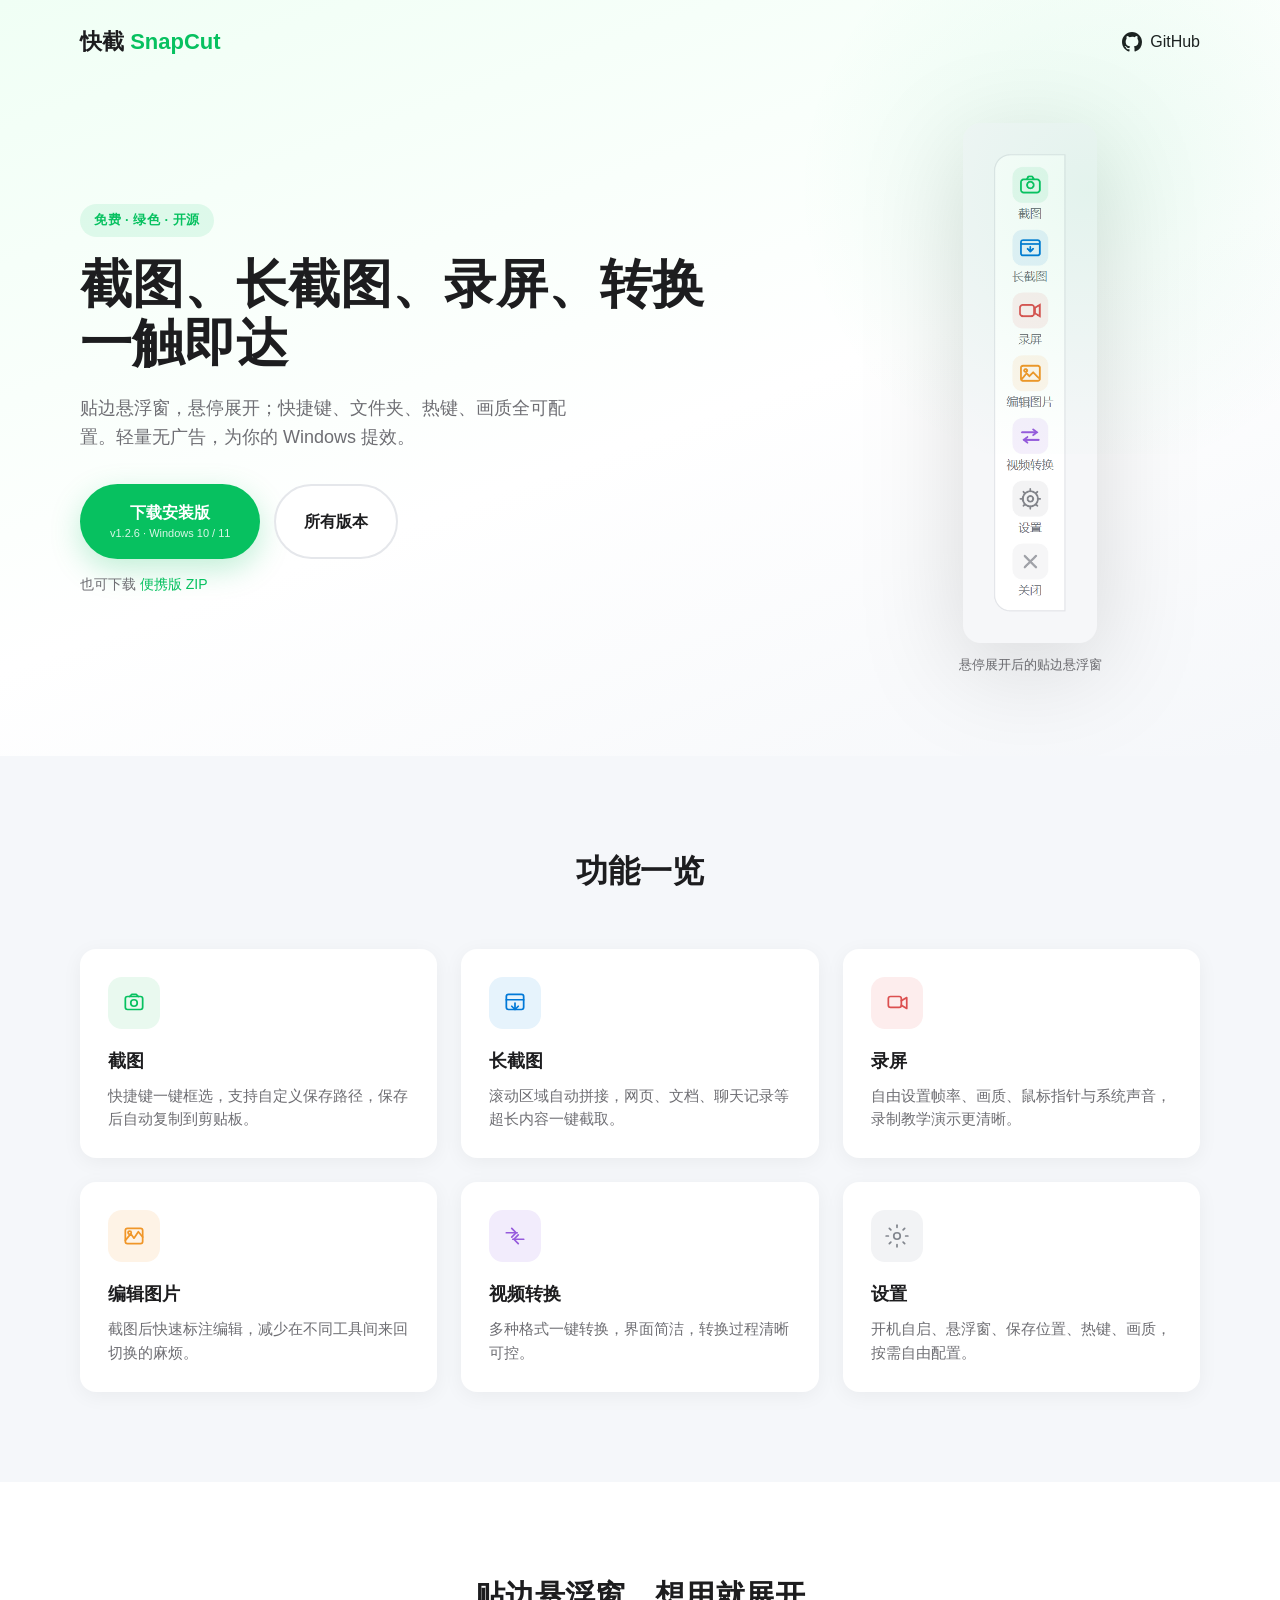
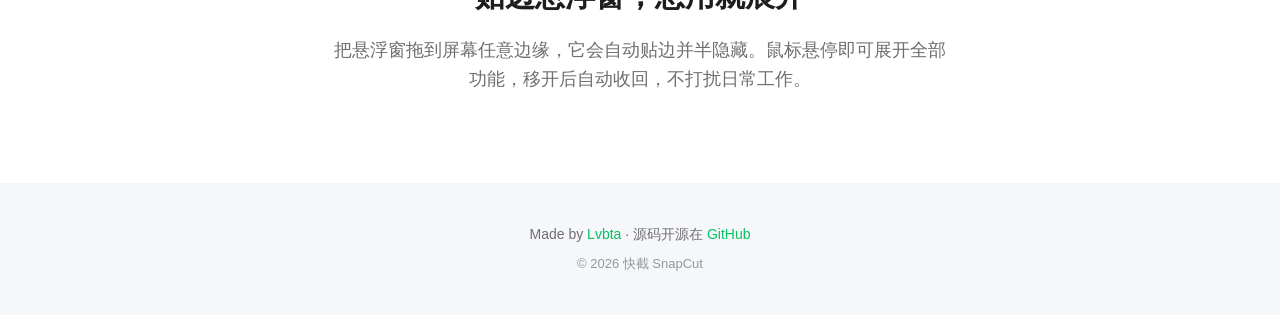
==== docs/index.html @ 1094be71 "chore: move promo site to docs/ for GitHub Pages" ====
<!DOCTYPE html>
<html lang="zh-CN">
<head>
  <meta charset="UTF-8">
  <meta name="viewport" content="width=device-width, initial-scale=1.0">
  <title>快截 SnapCut - 免费截图 / 长截图 / 录屏工具</title>
  <meta name="description" content="快截 SnapCut 是一款免费、绿色的 Windows 截图 / 长截图 / 录屏 / 视频转换工具。贴边悬浮窗，悬停展开，一触即达。">
  <meta property="og:title" content="快截 SnapCut">
  <meta property="og:description" content="免费、绿色的 Windows 截图 / 长截图 / 录屏 / 视频转换工具">
  <meta property="og:type" content="website">
  <link rel="stylesheet" href="style.css">
</head>
<body>
  <header class="hero">
    <div class="container">
      <nav class="nav" aria-label="主导航">
        <a href="#" class="logo">快截 <span>SnapCut</span></a>
        <a href="https://github.com/Lvbta/SnapCut" target="_blank" rel="noopener" class="github-link">
          <svg viewBox="0 0 16 16" aria-hidden="true"><path fill="currentColor" d="M8 0C3.58 0 0 3.58 0 8c0 3.54 2.29 6.53 5.47 7.59.4.07.55-.17.55-.38 0-.19-.01-.82-.01-1.49-2.01.37-2.53-.49-2.69-.94-.09-.23-.48-.94-.82-1.13-.28-.15-.68-.52-.01-.53.63-.01 1.08.58 1.23.82.72 1.21 1.87.87 2.33.66.07-.52.28-.87.51-1.07-1.78-.2-3.64-.89-3.64-3.95 0-.87.31-1.59.82-2.15-.08-.2-.36-1.02.08-2.12 0 0 .67-.21 2.2.82a7.68 7.68 0 0 1 2-.27c.68 0 1.36.09 2 .27 1.53-1.04 2.2-.82 2.2-.82.44 1.1.16 1.92.08 2.12.51.56.82 1.27.82 2.15 0 3.07-1.87 3.75-3.65 3.95.29.25.54.73.54 1.48 0 1.07-.01 1.93-.01 2.2 0 .21.15.46.55.38A8.01 8.01 0 0 0 16 8c0-4.42-3.58-8-8-8z"></path></svg>
          GitHub
        </a>
      </nav>

      <div class="hero-content">
        <div class="hero-text">
          <div class="badge">免费 · 绿色 · 开源</div>
          <h1>截图、长截图、录屏、转换<br>一触即达</h1>
          <p class="subtitle">贴边悬浮窗，悬停展开；快捷键、文件夹、热键、画质全可配置。轻量无广告，为你的 Windows 提效。</p>
          <div class="actions">
            <a id="download-btn" href="https://github.com/Lvbta/SnapCut/releases/latest/download/SnapCut-Setup-v1.2.6.exe" class="btn primary">
              <span>下载安装版</span>
              <small>v1.2.6 · Windows 10 / 11</small>
            </a>
            <a href="https://github.com/Lvbta/SnapCut/releases" target="_blank" rel="noopener" class="btn secondary">所有版本</a>
          </div>
          <p class="meta">也可下载 <a href="https://github.com/Lvbta/SnapCut/releases/latest/download/SnapCut-v1.2.6-portable.zip" target="_blank" rel="noopener">便携版 ZIP</a></p>
        </div>
        <div class="hero-media">
          <img src="assets/floating-bar.png" alt="快截 SnapCut 悬浮窗预览" class="floating-bar-shot" loading="eager">
          <p class="caption">悬停展开后的贴边悬浮窗</p>
        </div>
      </div>
    </div>
  </header>

  <main>
    <section class="features" aria-labelledby="features-title">
      <div class="container">
        <h2 id="features-title">功能一览</h2>
        <div class="grid">
          <article class="feature">
            <div class="icon" style="--icon-color: #07c160; --icon-bg: #e9f9ef;">
              <svg viewBox="0 0 24 24" fill="none" stroke="currentColor" stroke-width="1.6" stroke-linecap="round" stroke-linejoin="round"><rect x="4" y="6" width="16" height="12" rx="2"></rect><circle cx="12" cy="12" r="3"></circle><path d="M8 6l2-2h4l2 2"></path></svg>
            </div>
            <h3>截图</h3>
            <p>快捷键一键框选，支持自定义保存路径，保存后自动复制到剪贴板。</p>
          </article>
          <article class="feature">
            <div class="icon" style="--icon-color: #0078d7; --icon-bg: #e6f3fc;">
              <svg viewBox="0 0 24 24" fill="none" stroke="currentColor" stroke-width="1.6" stroke-linecap="round" stroke-linejoin="round"><rect x="4" y="4" width="16" height="14" rx="2"></rect><path d="M4 9h16"></path><path d="M12 12v5"></path><path d="M9 15l3 3 3-3"></path></svg>
            </div>
            <h3>长截图</h3>
            <p>滚动区域自动拼接，网页、文档、聊天记录等超长内容一键截取。</p>
          </article>
          <article class="feature">
            <div class="icon" style="--icon-color: #dc5050; --icon-bg: #fdeded;">
              <svg viewBox="0 0 24 24" fill="none" stroke="currentColor" stroke-width="1.6" stroke-linecap="round" stroke-linejoin="round"><rect x="4" y="6" width="12" height="10" rx="2"></rect><path d="M16 10l5-3v10l-5-3"></path></svg>
            </div>
            <h3>录屏</h3>
            <p>自由设置帧率、画质、鼠标指针与系统声音，录制教学演示更清晰。</p>
          </article>
          <article class="feature">
            <div class="icon" style="--icon-color: #f09628; --icon-bg: #fef3e6;">
              <svg viewBox="0 0 24 24" fill="none" stroke="currentColor" stroke-width="1.6" stroke-linecap="round" stroke-linejoin="round"><rect x="4" y="5" width="16" height="14" rx="2"></rect><circle cx="8" cy="9" r="1.5"></circle><path d="M4 16l5-6 3 4 4-6 4 5"></path></svg>
            </div>
            <h3>编辑图片</h3>
            <p>截图后快速标注编辑，减少在不同工具间来回切换的麻烦。</p>
          </article>
          <article class="feature">
            <div class="icon" style="--icon-color: #965adc; --icon-bg: #f2ecfc;">
              <svg viewBox="0 0 24 24" fill="none" stroke="currentColor" stroke-width="1.6" stroke-linecap="round" stroke-linejoin="round"><path d="M4 9h10"></path><path d="M9 5l4 4-4 4"></path><path d="M20 15H10"></path><path d="M15 11l-4 4 4 4"></path></svg>
            </div>
            <h3>视频转换</h3>
            <p>多种格式一键转换，界面简洁，转换过程清晰可控。</p>
          </article>
          <article class="feature">
            <div class="icon" style="--icon-color: #82868e; --icon-bg: #f2f3f5;">
              <svg viewBox="0 0 24 24" fill="none" stroke="currentColor" stroke-width="1.6" stroke-linecap="round" stroke-linejoin="round"><circle cx="12" cy="12" r="3"></circle><path d="M12 2v2"></path><path d="M12 20v2"></path><path d="M4.93 4.93l1.41 1.41"></path><path d="M17.66 17.66l1.41 1.41"></path><path d="M2 12h2"></path><path d="M20 12h2"></path><path d="M6.34 17.66l-1.41 1.41"></path><path d="M19.07 4.93l-1.41 1.41"></path></svg>
            </div>
            <h3>设置</h3>
            <p>开机自启、悬浮窗、保存位置、热键、画质，按需自由配置。</p>
          </article>
        </div>
      </div>
    </section>

    <section class="highlight">
      <div class="container">
        <h2>贴边悬浮窗，想用就展开</h2>
        <p>把悬浮窗拖到屏幕任意边缘，它会自动贴边并半隐藏。鼠标悬停即可展开全部功能，移开后自动收回，不打扰日常工作。</p>
      </div>
    </section>
  </main>

  <footer>
    <div class="container">
      <p>Made by <a href="https://github.com/Lvbta" target="_blank" rel="noopener">Lvbta</a> · 源码开源在 <a href="https://github.com/Lvbta/SnapCut" target="_blank" rel="noopener">GitHub</a></p>
      <p class="small">© 2026 快截 SnapCut</p>
    </div>
  </footer>

  <script src="script.js"></script>
</body>
</html>
---- docs/style.css ----
/* SnapCut landing page */
:root {
  --accent: #07c160;
  --accent-hover: #06ad56;
  --text-main: #1d1d1f;
  --text-sub: #6e6e73;
  --bg: #ffffff;
  --bg-soft: #f5f7fa;
  --radius: 16px;
  --shadow: 0 20px 50px rgba(0, 0, 0, 0.08);
  --shadow-soft: 0 4px 20px rgba(0, 0, 0, 0.05);
}

* {
  box-sizing: border-box;
  margin: 0;
  padding: 0;
}

html {
  scroll-behavior: smooth;
}

body {
  font-family: -apple-system, BlinkMacSystemFont, "Segoe UI", "Microsoft YaHei UI", Roboto, sans-serif;
  line-height: 1.6;
  color: var(--text-main);
  background: var(--bg);
}

a {
  color: var(--accent);
  text-decoration: none;
}

.container {
  width: min(1120px, 92%);
  margin: 0 auto;
}

/* Hero */
.hero {
  position: relative;
  background: linear-gradient(160deg, #f0fff5 0%, #ffffff 55%, #f5f7fa 100%);
  padding: 24px 0 80px;
  overflow: hidden;
}

.hero::after {
  content: "";
  position: absolute;
  right: -10%;
  top: -10%;
  width: 50%;
  height: 70%;
  background: radial-gradient(circle, rgba(7, 193, 96, 0.08) 0%, transparent 70%);
  pointer-events: none;
}

.nav {
  display: flex;
  align-items: center;
  justify-content: space-between;
  margin-bottom: 64px;
}

.logo {
  font-size: 22px;
  font-weight: 700;
  color: var(--text-main);
}

.logo span {
  color: var(--accent);
}

.github-link {
  display: inline-flex;
  align-items: center;
  gap: 8px;
  color: var(--text-main);
  font-weight: 500;
  transition: color 0.2s;
}

.github-link:hover {
  color: var(--accent);
}

.github-link svg {
  width: 20px;
  height: 20px;
}

.hero-content {
  display: grid;
  grid-template-columns: 1fr 340px;
  gap: 60px;
  align-items: center;
}

.badge {
  display: inline-block;
  padding: 6px 14px;
  border-radius: 999px;
  background: rgba(7, 193, 96, 0.1);
  color: var(--accent);
  font-size: 13px;
  font-weight: 600;
  letter-spacing: 0.5px;
  margin-bottom: 18px;
}

.hero h1 {
  font-size: clamp(34px, 5vw, 52px);
  line-height: 1.15;
  font-weight: 800;
  margin-bottom: 20px;
}

.subtitle {
  font-size: 18px;
  color: var(--text-sub);
  max-width: 520px;
  margin-bottom: 32px;
}

.actions {
  display: flex;
  flex-wrap: wrap;
  gap: 14px;
  margin-bottom: 14px;
}

.btn {
  display: inline-flex;
  flex-direction: column;
  align-items: center;
  justify-content: center;
  padding: 14px 28px;
  border-radius: 999px;
  font-weight: 600;
  transition: transform 0.15s, box-shadow 0.2s, background 0.2s;
  border: 2px solid transparent;
}

.btn:hover {
  transform: translateY(-2px);
}

.btn.primary {
  background: var(--accent);
  color: #fff;
  box-shadow: 0 10px 30px rgba(7, 193, 96, 0.25);
}

.btn.primary:hover {
  background: var(--accent-hover);
  box-shadow: 0 14px 36px rgba(7, 193, 96, 0.32);
}

.btn.primary span {
  font-size: 16px;
}

.btn.primary small {
  font-size: 11px;
  opacity: 0.85;
  font-weight: 400;
}

.btn.secondary {
  background: #fff;
  color: var(--text-main);
  border-color: #e5e7eb;
}

.btn.secondary:hover {
  border-color: var(--accent);
  color: var(--accent);
}

.meta {
  font-size: 14px;
  color: var(--text-sub);
}

.hero-media {
  display: flex;
  flex-direction: column;
  align-items: center;
  gap: 12px;
}

.floating-bar-shot {
  height: auto;
  width: auto;
  max-height: 520px;
  max-width: 200px;
  filter: drop-shadow(0 24px 50px rgba(0, 0, 0, 0.14));
  border-radius: 18px;
}

.caption {
  font-size: 13px;
  color: var(--text-sub);
}

/* Features */
.features {
  padding: 90px 0;
  background: var(--bg-soft);
}

.features h2 {
  text-align: center;
  font-size: 32px;
  font-weight: 700;
  margin-bottom: 52px;
}

.grid {
  display: grid;
  grid-template-columns: repeat(auto-fit, minmax(280px, 1fr));
  gap: 24px;
}

.feature {
  background: #fff;
  border-radius: var(--radius);
  padding: 28px;
  box-shadow: var(--shadow-soft);
  transition: transform 0.2s, box-shadow 0.2s;
}

.feature:hover {
  transform: translateY(-4px);
  box-shadow: var(--shadow);
}

.icon {
  width: 52px;
  height: 52px;
  border-radius: 14px;
  display: flex;
  align-items: center;
  justify-content: center;
  background: var(--icon-bg);
  color: var(--icon-color);
  margin-bottom: 18px;
}

.icon svg {
  width: 26px;
  height: 26px;
}

.feature h3 {
  font-size: 18px;
  font-weight: 700;
  margin-bottom: 8px;
}

.feature p {
  font-size: 15px;
  color: var(--text-sub);
  line-height: 1.55;
}

/* Highlight */
.highlight {
  padding: 90px 0;
  text-align: center;
  background: var(--bg);
}

.highlight h2 {
  font-size: 30px;
  font-weight: 700;
  margin-bottom: 16px;
}

.highlight p {
  font-size: 18px;
  color: var(--text-sub);
  max-width: 620px;
  margin: 0 auto;
}

/* Footer */
footer {
  padding: 40px 0;
  text-align: center;
  background: var(--bg-soft);
  color: var(--text-sub);
  font-size: 14px;
}

footer a {
  font-weight: 500;
}

footer .small {
  margin-top: 8px;
  font-size: 13px;
  opacity: 0.7;
}

/* Responsive */
@media (max-width: 860px) {
  .hero-content {
    grid-template-columns: 1fr;
    text-align: center;
    gap: 48px;
  }

  .actions {
    justify-content: center;
  }

  .subtitle {
    margin-left: auto;
    margin-right: auto;
  }

  .hero-media {
    order: -1;
  }

  .floating-bar-shot {
    max-width: 180px;
  }
}

@media (max-width: 480px) {
  .nav {
    margin-bottom: 40px;
  }

  .btn {
    width: 100%;
  }
}
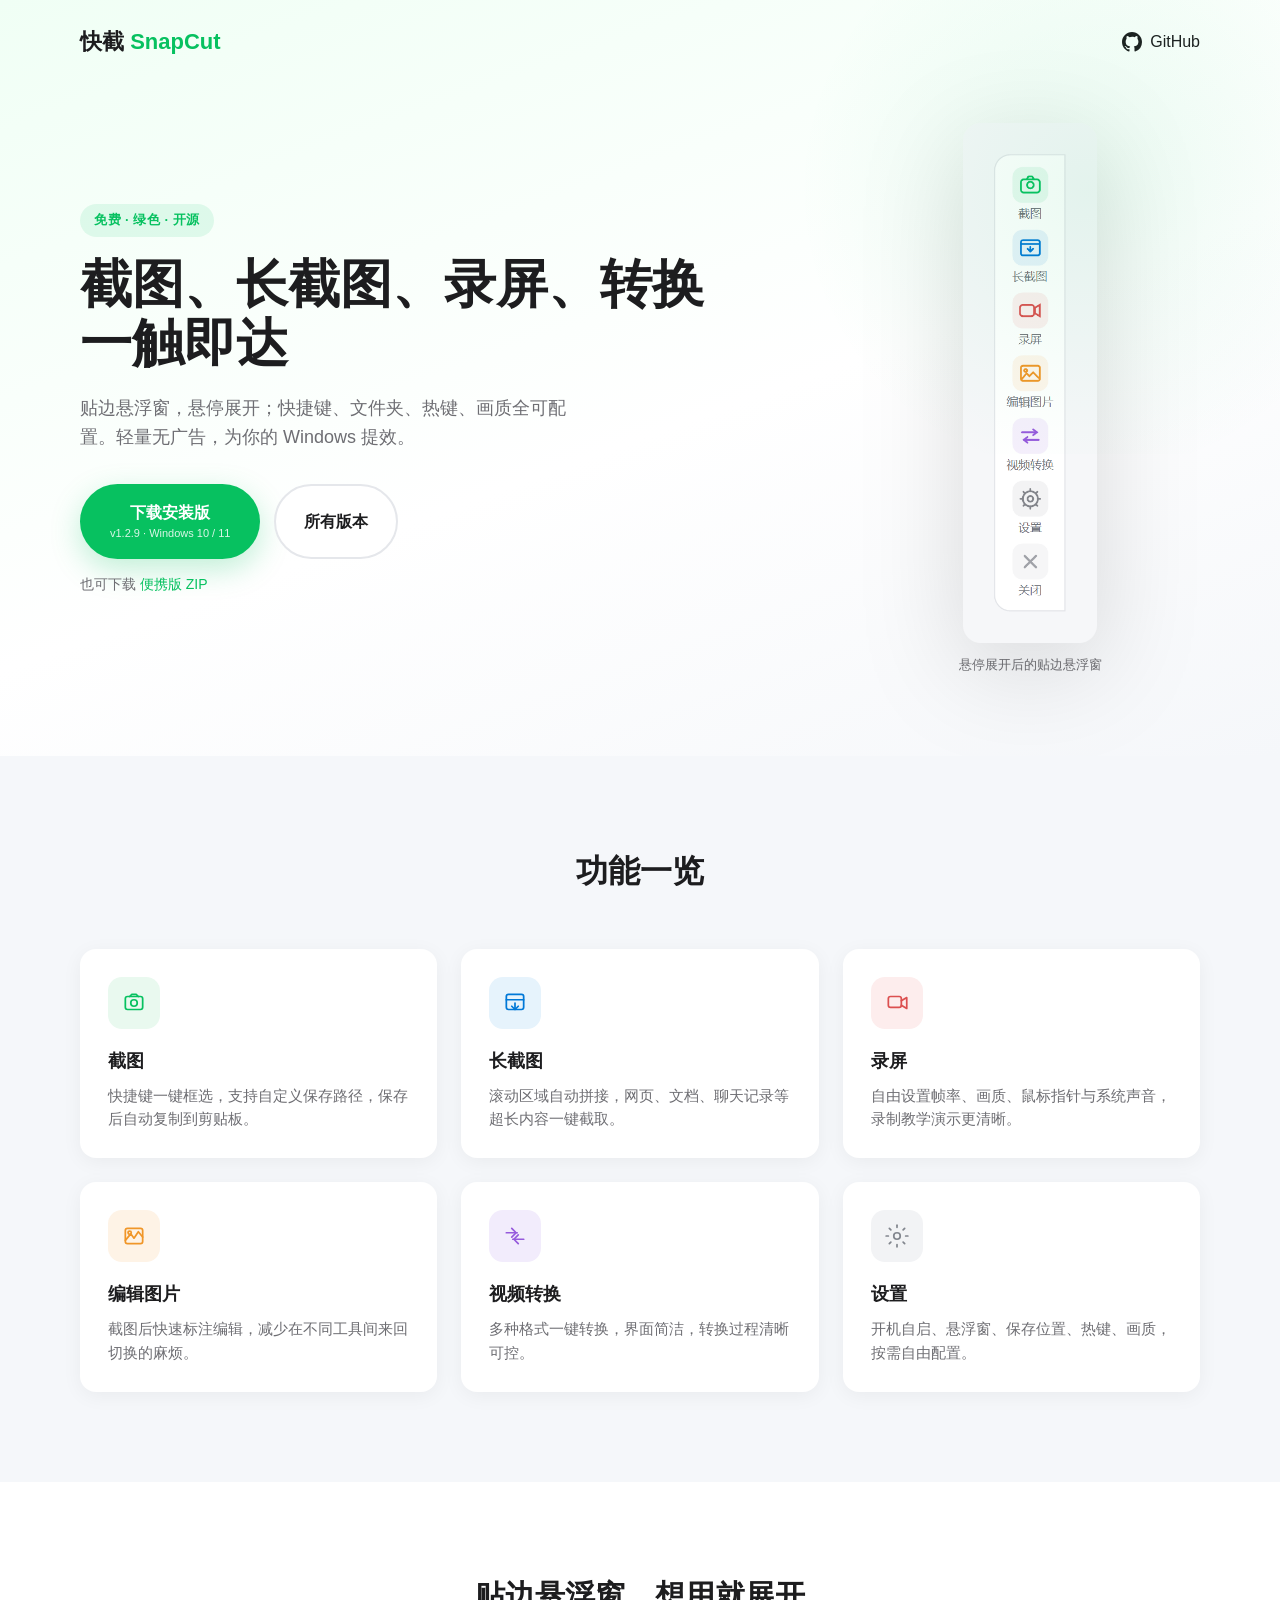
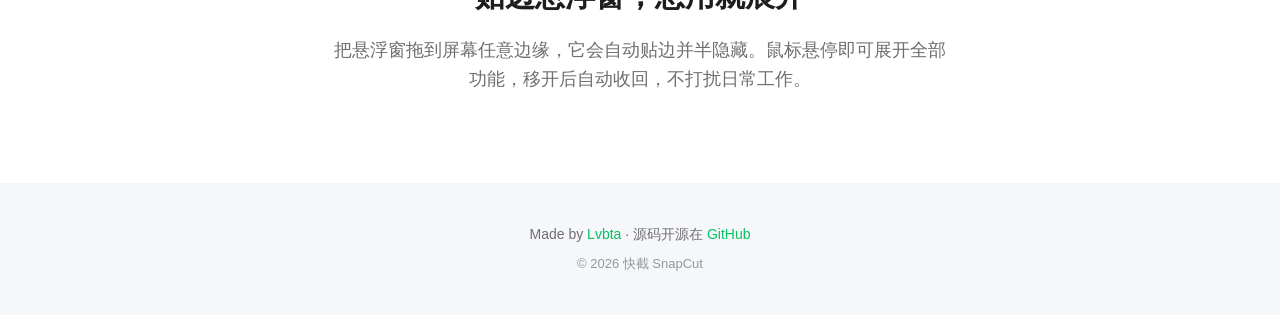
==== commit af94ef76: "release: v1.2.9" ====
--- a/docs/index.html
+++ b/docs/index.html
@@ -27,13 +27,13 @@
           <h1>截图、长截图、录屏、转换<br>一触即达</h1>
           <p class="subtitle">贴边悬浮窗，悬停展开；快捷键、文件夹、热键、画质全可配置。轻量无广告，为你的 Windows 提效。</p>
           <div class="actions">
-            <a id="download-btn" href="https://github.com/Lvbta/SnapCut/releases/latest/download/SnapCut-Setup-v1.2.6.exe" class="btn primary">
+            <a id="download-btn" href="https://github.com/Lvbta/SnapCut/releases/latest/download/SnapCut-Setup-v1.2.9.exe" class="btn primary">
               <span>下载安装版</span>
-              <small>v1.2.6 · Windows 10 / 11</small>
+              <small>v1.2.9 · Windows 10 / 11</small>
             </a>
             <a href="https://github.com/Lvbta/SnapCut/releases" target="_blank" rel="noopener" class="btn secondary">所有版本</a>
           </div>
-          <p class="meta">也可下载 <a href="https://github.com/Lvbta/SnapCut/releases/latest/download/SnapCut-v1.2.6-portable.zip" target="_blank" rel="noopener">便携版 ZIP</a></p>
+          <p class="meta">也可下载 <a href="https://github.com/Lvbta/SnapCut/releases/latest/download/SnapCut-v1.2.9-portable.zip" target="_blank" rel="noopener">便携版 ZIP</a></p>
         </div>
         <div class="hero-media">
           <img src="assets/floating-bar.png" alt="快截 SnapCut 悬浮窗预览" class="floating-bar-shot" loading="eager">
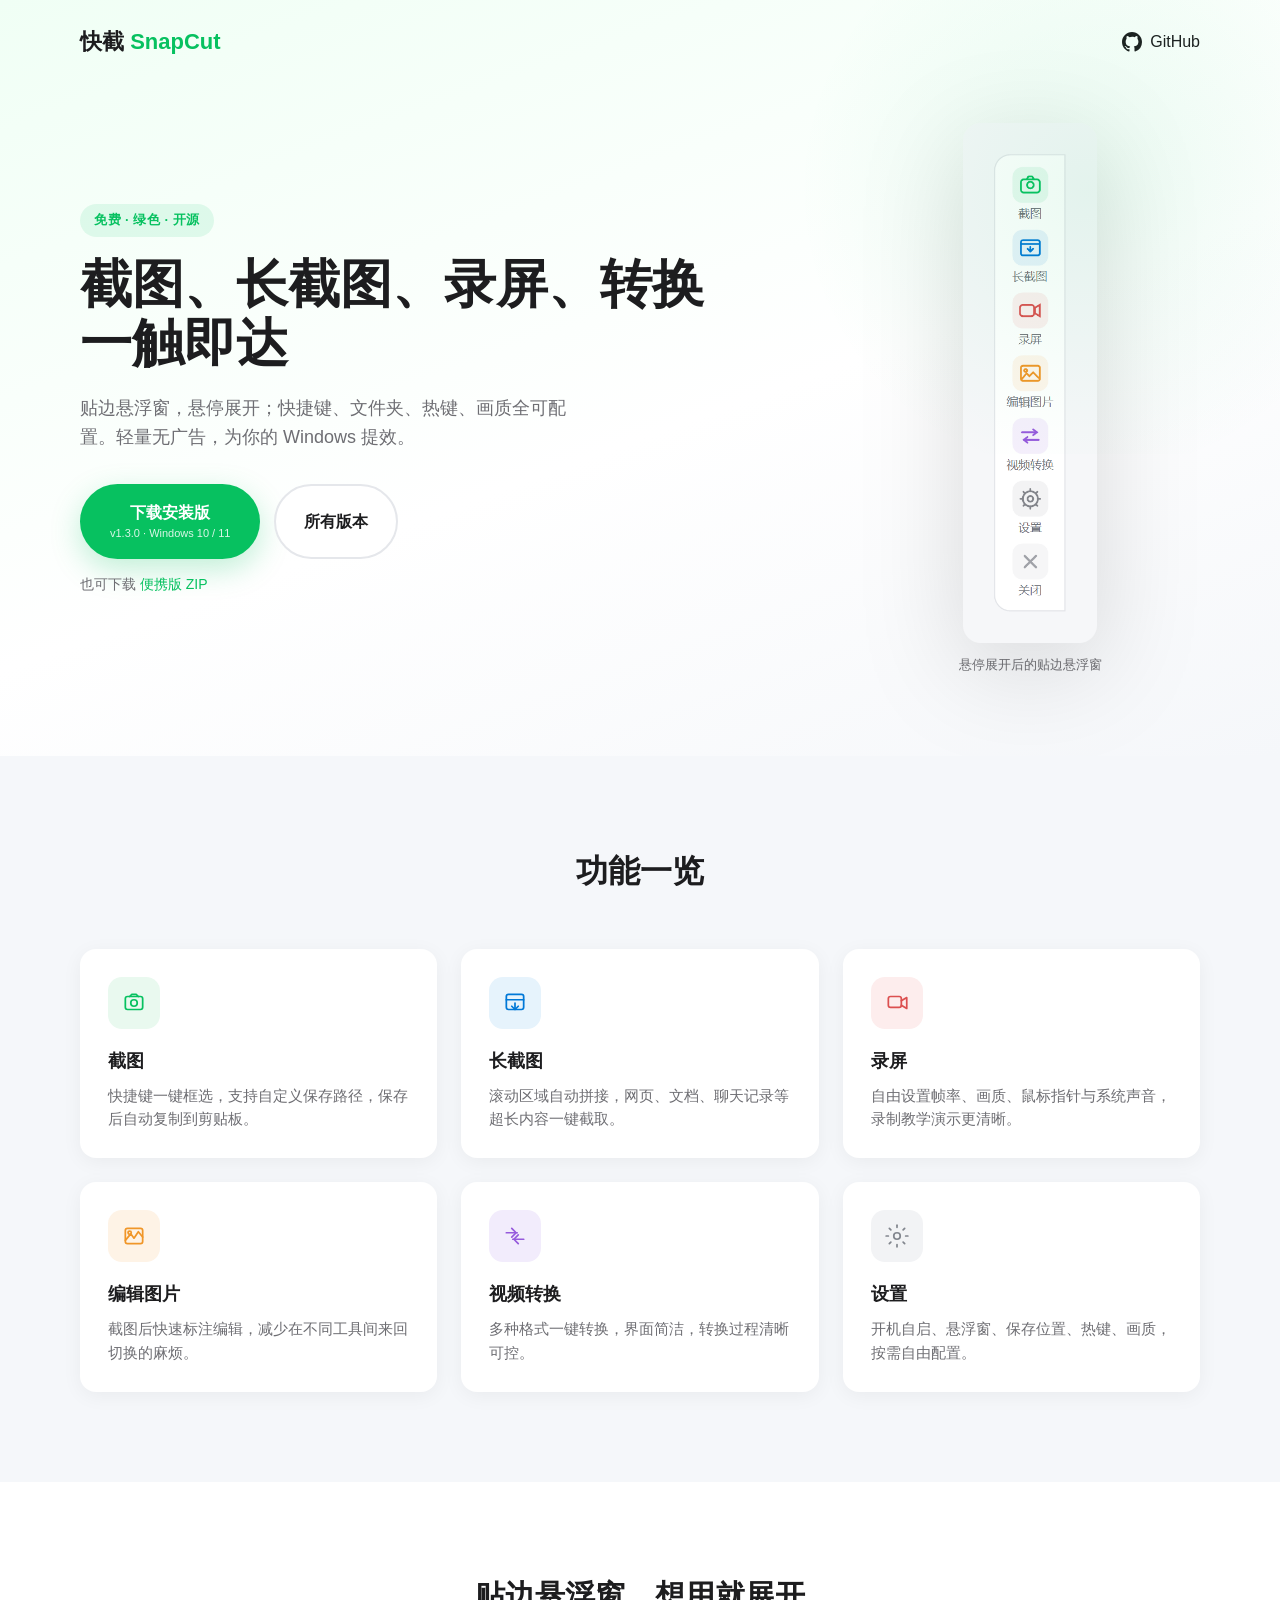
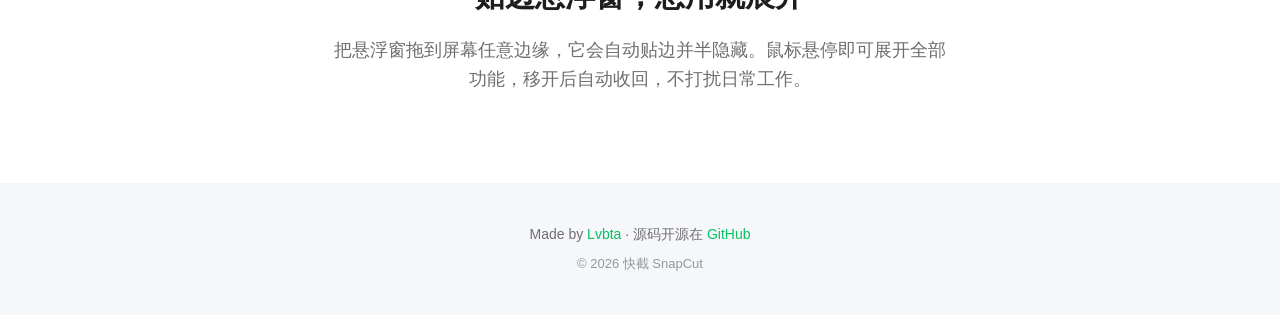
==== commit 67626225: "release: v1.2.10" ====
--- a/docs/index.html
+++ b/docs/index.html
@@ -27,13 +27,13 @@
           <h1>截图、长截图、录屏、转换<br>一触即达</h1>
           <p class="subtitle">贴边悬浮窗，悬停展开；快捷键、文件夹、热键、画质全可配置。轻量无广告，为你的 Windows 提效。</p>
           <div class="actions">
-            <a id="download-btn" href="https://github.com/Lvbta/SnapCut/releases/latest/download/SnapCut-Setup-v1.2.9.exe" class="btn primary">
+            <a id="download-btn" href="https://github.com/Lvbta/SnapCut/releases/latest/download/SnapCut-Setup-v1.3.0.exe" class="btn primary">
               <span>下载安装版</span>
-              <small>v1.2.9 · Windows 10 / 11</small>
+              <small>v1.3.0 · Windows 10 / 11</small>
             </a>
             <a href="https://github.com/Lvbta/SnapCut/releases" target="_blank" rel="noopener" class="btn secondary">所有版本</a>
           </div>
-          <p class="meta">也可下载 <a href="https://github.com/Lvbta/SnapCut/releases/latest/download/SnapCut-v1.2.9-portable.zip" target="_blank" rel="noopener">便携版 ZIP</a></p>
+          <p class="meta">也可下载 <a href="https://github.com/Lvbta/SnapCut/releases/latest/download/SnapCut-v1.3.0-portable.zip" target="_blank" rel="noopener">便携版 ZIP</a></p>
         </div>
         <div class="hero-media">
           <img src="assets/floating-bar.png" alt="快截 SnapCut 悬浮窗预览" class="floating-bar-shot" loading="eager">
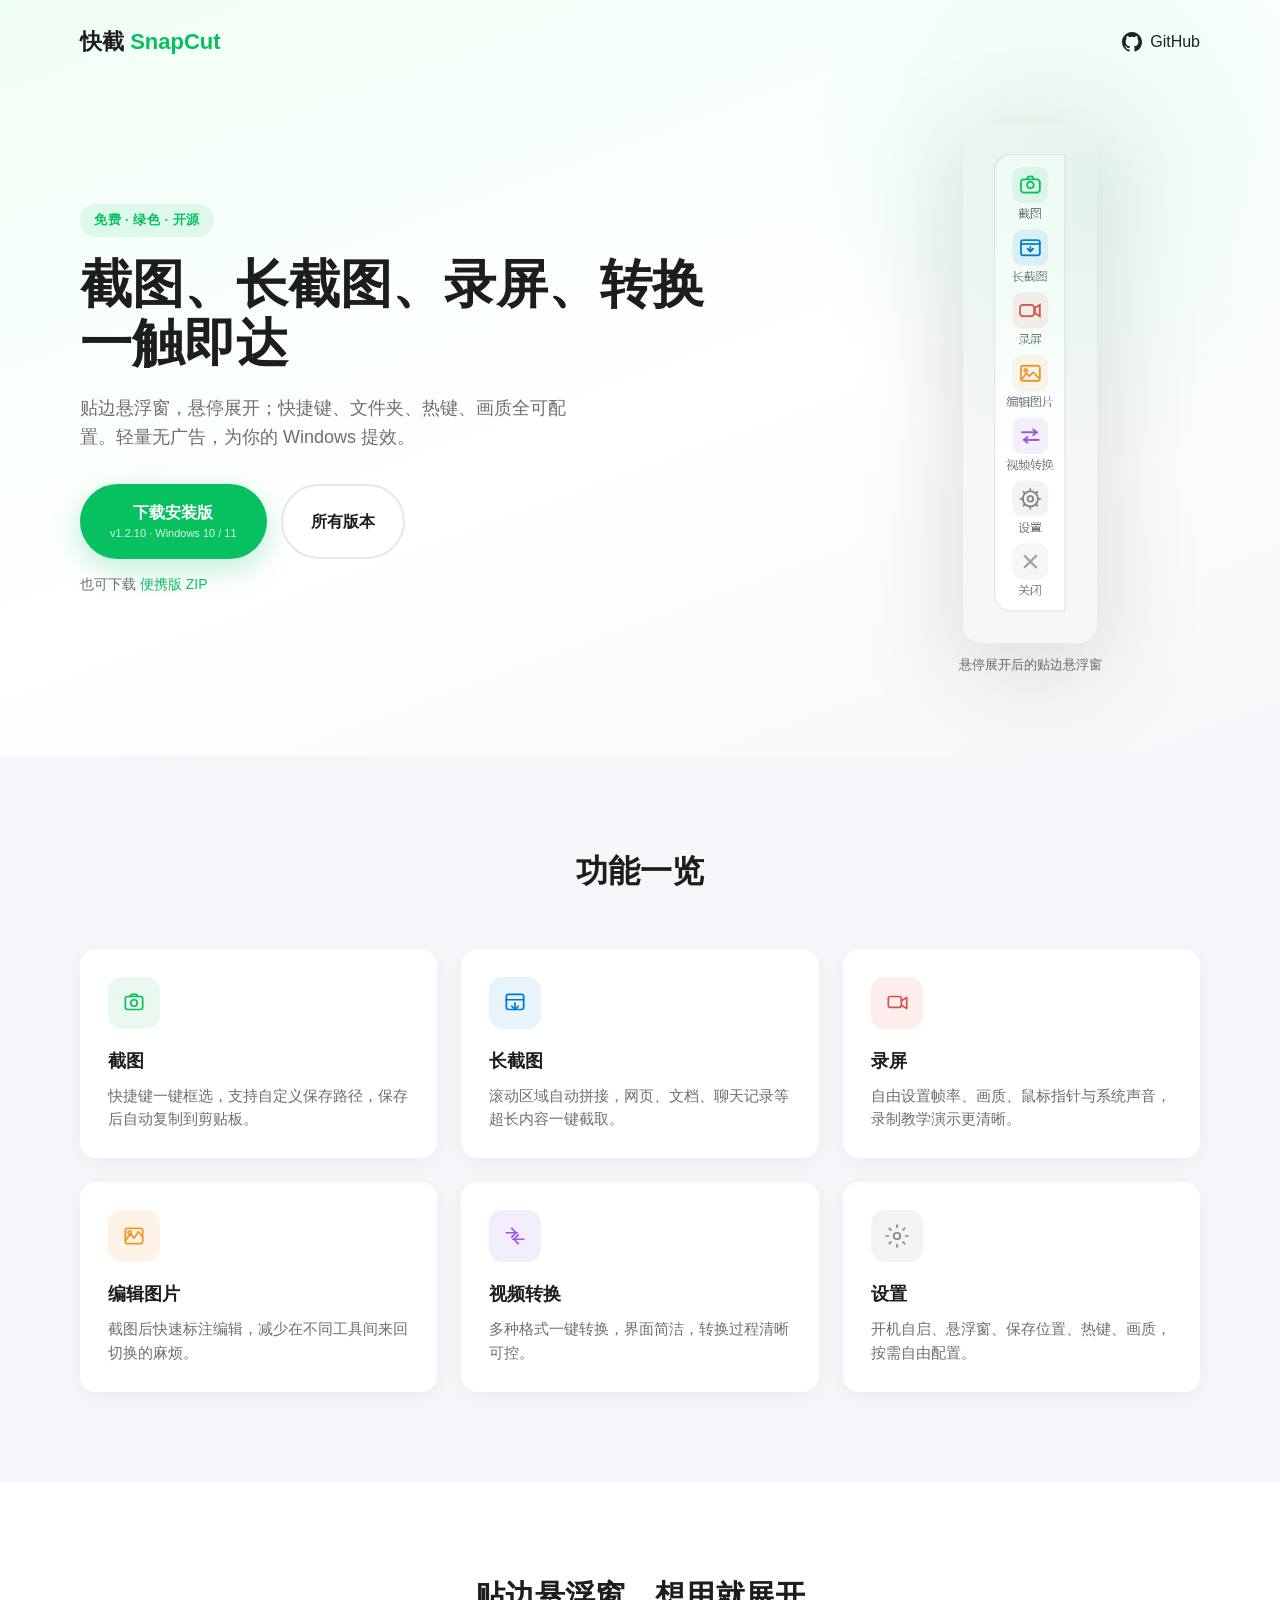
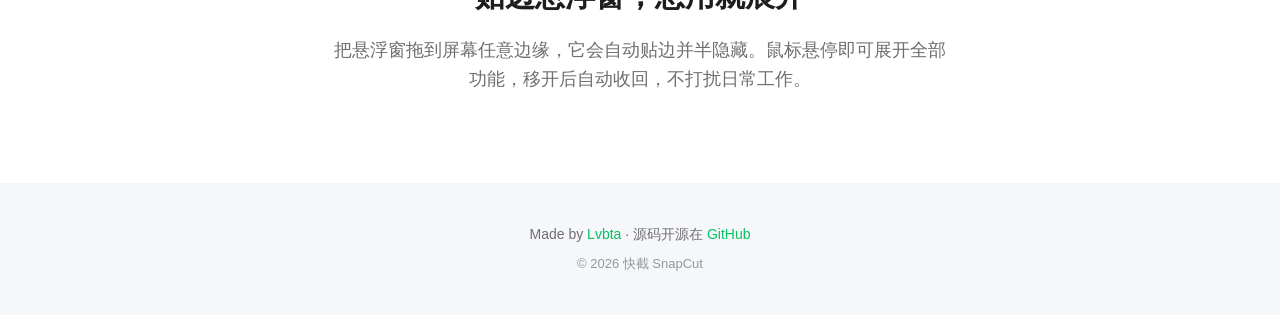
==== commit 1d7ba1bc: "fix(docs): 下载兜底版本对齐实际 release v1.2.10" ====
--- a/docs/index.html
+++ b/docs/index.html
@@ -27,13 +27,13 @@
           <h1>截图、长截图、录屏、转换<br>一触即达</h1>
           <p class="subtitle">贴边悬浮窗，悬停展开；快捷键、文件夹、热键、画质全可配置。轻量无广告，为你的 Windows 提效。</p>
           <div class="actions">
-            <a id="download-btn" href="https://github.com/Lvbta/SnapCut/releases/latest/download/SnapCut-Setup-v1.3.0.exe" class="btn primary">
+            <a id="download-btn" href="https://github.com/Lvbta/SnapCut/releases/latest/download/SnapCut-Setup-v1.2.10.exe" class="btn primary">
               <span>下载安装版</span>
-              <small>v1.3.0 · Windows 10 / 11</small>
+              <small>v1.2.10 · Windows 10 / 11</small>
             </a>
             <a href="https://github.com/Lvbta/SnapCut/releases" target="_blank" rel="noopener" class="btn secondary">所有版本</a>
           </div>
-          <p class="meta">也可下载 <a href="https://github.com/Lvbta/SnapCut/releases/latest/download/SnapCut-v1.3.0-portable.zip" target="_blank" rel="noopener">便携版 ZIP</a></p>
+          <p class="meta">也可下载 <a href="https://github.com/Lvbta/SnapCut/releases/latest/download/SnapCut-v1.2.10-portable.zip" target="_blank" rel="noopener">便携版 ZIP</a></p>
         </div>
         <div class="hero-media">
           <img src="assets/floating-bar.png" alt="快截 SnapCut 悬浮窗预览" class="floating-bar-shot" loading="eager">
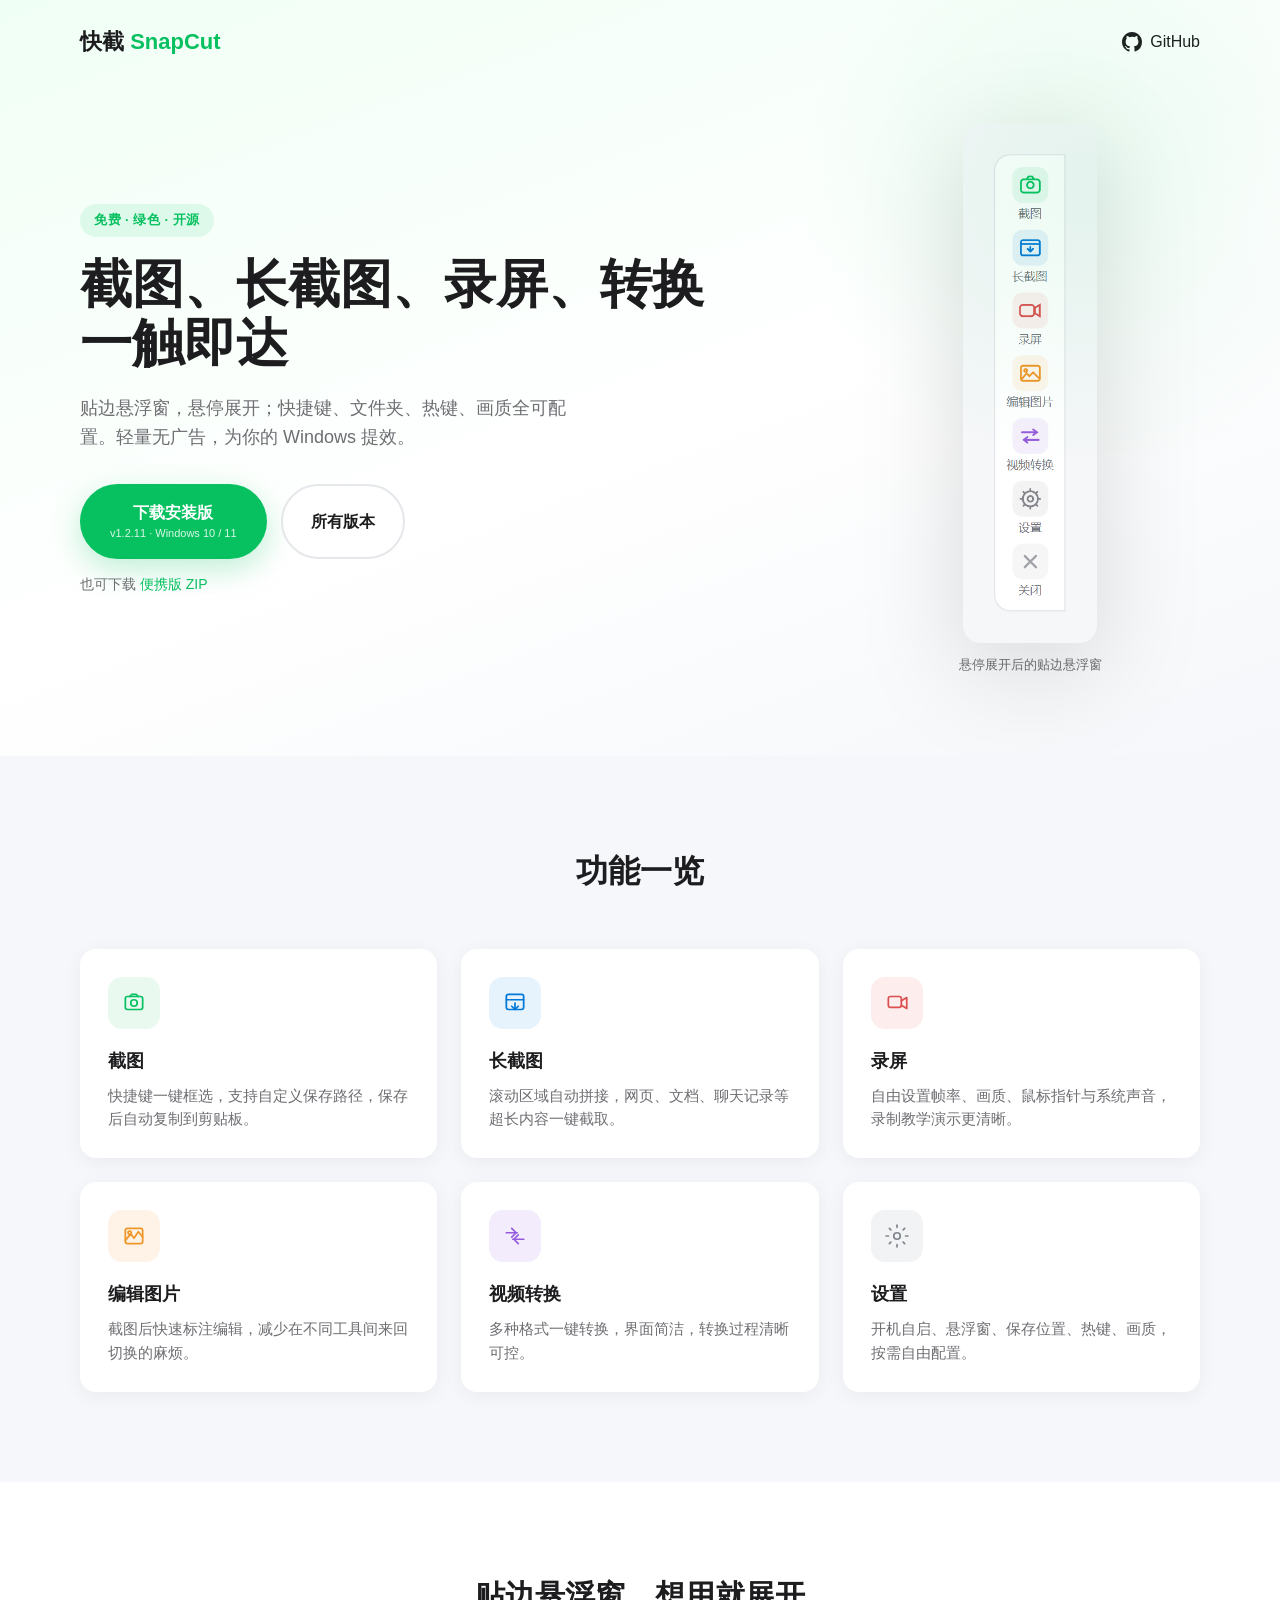
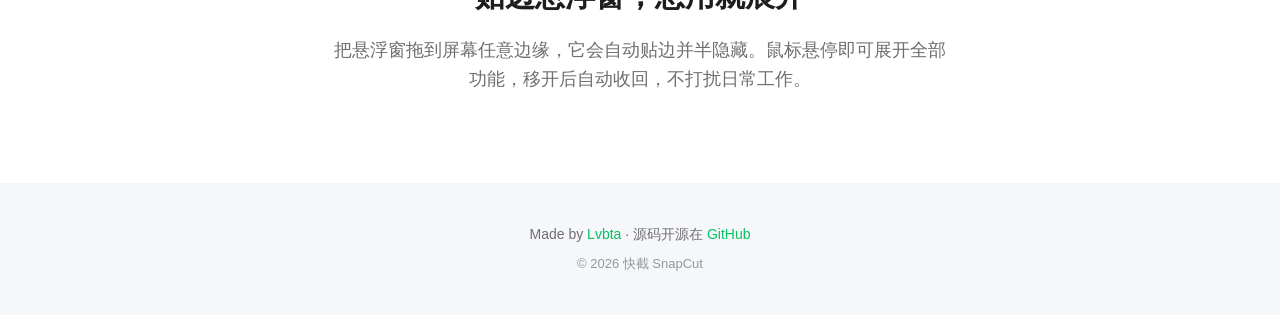
==== commit ca16537a: "fix(docs): 下载兜底版本对齐实际 release v1.2.11" ====
--- a/docs/index.html
+++ b/docs/index.html
@@ -27,13 +27,13 @@
           <h1>截图、长截图、录屏、转换<br>一触即达</h1>
           <p class="subtitle">贴边悬浮窗，悬停展开；快捷键、文件夹、热键、画质全可配置。轻量无广告，为你的 Windows 提效。</p>
           <div class="actions">
-            <a id="download-btn" href="https://github.com/Lvbta/SnapCut/releases/latest/download/SnapCut-Setup-v1.2.10.exe" class="btn primary">
+            <a id="download-btn" href="https://github.com/Lvbta/SnapCut/releases/latest/download/SnapCut-Setup-v1.2.11.exe" class="btn primary">
               <span>下载安装版</span>
-              <small>v1.2.10 · Windows 10 / 11</small>
+              <small>v1.2.11 · Windows 10 / 11</small>
             </a>
             <a href="https://github.com/Lvbta/SnapCut/releases" target="_blank" rel="noopener" class="btn secondary">所有版本</a>
           </div>
-          <p class="meta">也可下载 <a href="https://github.com/Lvbta/SnapCut/releases/latest/download/SnapCut-v1.2.10-portable.zip" target="_blank" rel="noopener">便携版 ZIP</a></p>
+          <p class="meta">也可下载 <a href="https://github.com/Lvbta/SnapCut/releases/latest/download/SnapCut-v1.2.11-portable.zip" target="_blank" rel="noopener">便携版 ZIP</a></p>
         </div>
         <div class="hero-media">
           <img src="assets/floating-bar.png" alt="快截 SnapCut 悬浮窗预览" class="floating-bar-shot" loading="eager">
